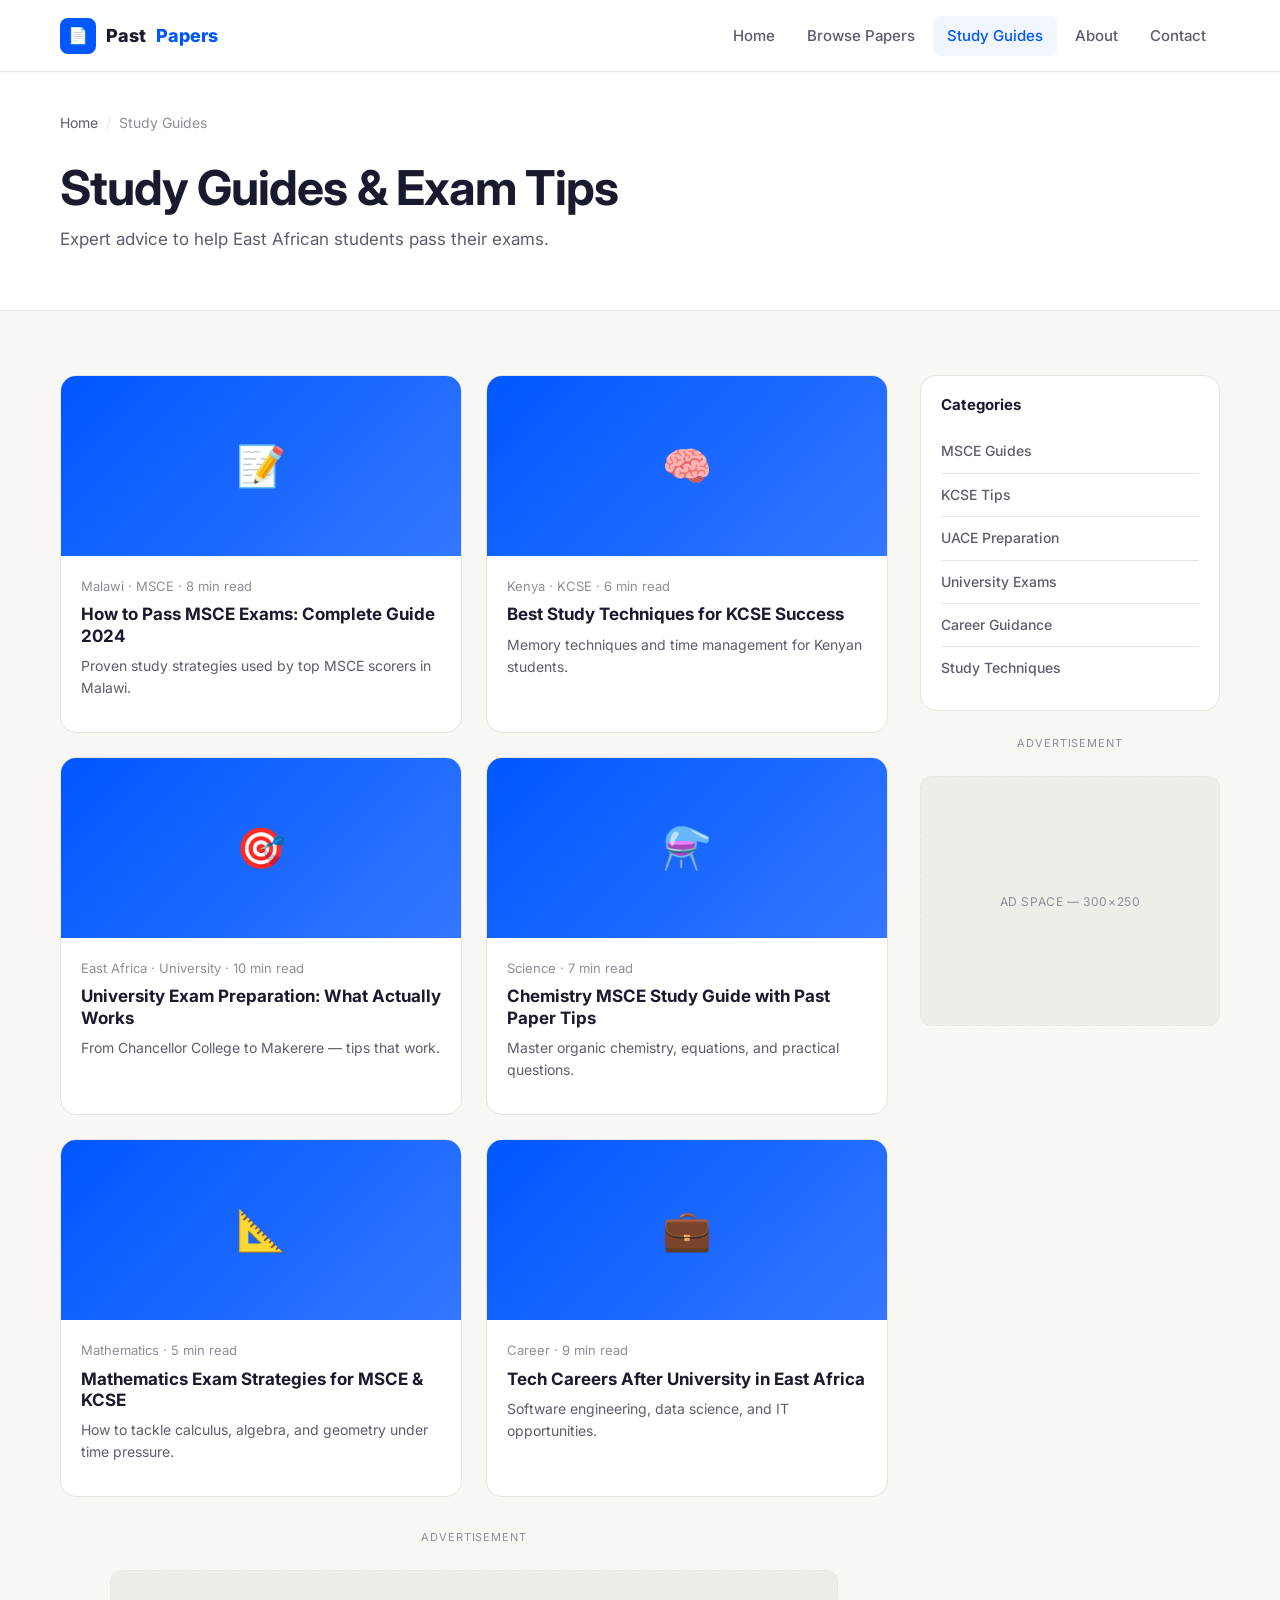
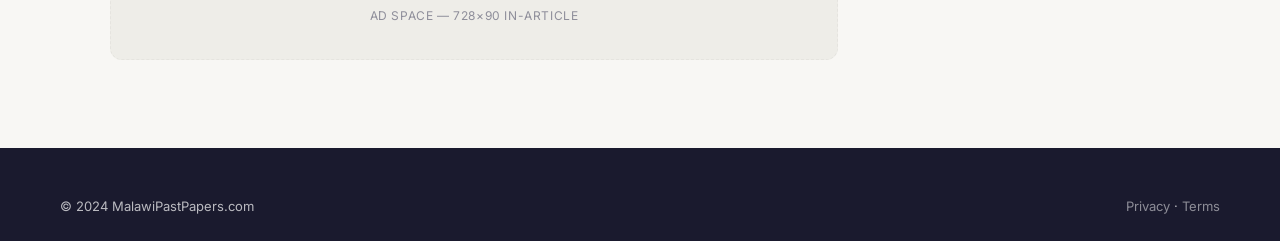
==== blog/index.html @ e04469d3 "first commit" ====
<!DOCTYPE html>
<html lang="en">
<head>
  <meta charset="UTF-8">
  <meta name="viewport" content="width=device-width, initial-scale=1.0">
  <meta name="description" content="Study guides, exam tips and preparation guides for MSCE, KCSE, UACE and university exams in East Africa.">
  <link rel="canonical" href="https://malawipastpapers.com/blog/">
  <title>Study Guides & Exam Tips — MalawiPastPapers</title>
  <link rel="preconnect" href="https://fonts.googleapis.com">
  <link rel="preconnect" href="https://fonts.gstatic.com" crossorigin>
  <link href="https://fonts.googleapis.com/css2?family=Inter:wght@400;500;600;700;800&display=swap" rel="stylesheet">
  <link rel="stylesheet" href="../css/styles.css">
</head>
<body>

  <header class="site-header">
    <div class="container header-inner">
      <a href="../index.html" class="logo">
        <div class="logo-icon">📄</div>
        Past<span>Papers</span>
      </a>
      <nav class="nav-desktop" aria-label="Main navigation">
        <a href="../index.html">Home</a>
        <a href="../papers/index.html">Browse Papers</a>
        <a href="index.html" class="active">Study Guides</a>
        <a href="../about.html">About</a>
        <a href="../contact.html">Contact</a>
      </nav>
      <button class="nav-toggle" aria-label="Open menu" aria-expanded="false">
        <svg width="24" height="24" fill="none" stroke="currentColor" stroke-width="2"><path d="M3 12h18M3 6h18M3 18h18"/></svg>
      </button>
    </div>
    <nav class="nav-mobile" aria-label="Mobile navigation">
      <a href="../index.html">Home</a>
      <a href="../papers/index.html">Browse Papers</a>
      <a href="index.html">Study Guides</a>
      <a href="../about.html">About</a>
      <a href="../contact.html">Contact</a>
    </nav>
  </header>

  <main>
    <div class="page-hero">
      <div class="container">
        <nav class="breadcrumb"><a href="../index.html">Home</a><span class="breadcrumb-sep">/</span><span>Study Guides</span></nav>
        <h1>Study Guides & Exam Tips</h1>
        <p>Expert advice to help East African students pass their exams.</p>
      </div>
    </div>

    <section class="section">
      <div class="container page-layout">
        <div class="main-content">
          <div class="grid-2">
            <a href="how-to-pass-msce.html" class="blog-card">
              <div class="blog-card-image">📝</div>
              <div class="blog-card-body">
                <div class="blog-card-meta">Malawi · MSCE · 8 min read</div>
                <h3>How to Pass MSCE Exams: Complete Guide 2024</h3>
                <p>Proven study strategies used by top MSCE scorers in Malawi.</p>
              </div>
            </a>
            <a href="kcse-study-techniques.html" class="blog-card">
              <div class="blog-card-image">🧠</div>
              <div class="blog-card-body">
                <div class="blog-card-meta">Kenya · KCSE · 6 min read</div>
                <h3>Best Study Techniques for KCSE Success</h3>
                <p>Memory techniques and time management for Kenyan students.</p>
              </div>
            </a>
            <a href="university-exam-prep.html" class="blog-card">
              <div class="blog-card-image">🎯</div>
              <div class="blog-card-body">
                <div class="blog-card-meta">East Africa · University · 10 min read</div>
                <h3>University Exam Preparation: What Actually Works</h3>
                <p>From Chancellor College to Makerere — tips that work.</p>
              </div>
            </a>
            <a href="chemistry-study-guide.html" class="blog-card">
              <div class="blog-card-image">⚗️</div>
              <div class="blog-card-body">
                <div class="blog-card-meta">Science · 7 min read</div>
                <h3>Chemistry MSCE Study Guide with Past Paper Tips</h3>
                <p>Master organic chemistry, equations, and practical questions.</p>
              </div>
            </a>
            <a href="math-exam-strategies.html" class="blog-card">
              <div class="blog-card-image">📐</div>
              <div class="blog-card-body">
                <div class="blog-card-meta">Mathematics · 5 min read</div>
                <h3>Mathematics Exam Strategies for MSCE & KCSE</h3>
                <p>How to tackle calculus, algebra, and geometry under time pressure.</p>
              </div>
            </a>
            <a href="career-after-university.html" class="blog-card">
              <div class="blog-card-image">💼</div>
              <div class="blog-card-body">
                <div class="blog-card-meta">Career · 9 min read</div>
                <h3>Tech Careers After University in East Africa</h3>
                <p>Software engineering, data science, and IT opportunities.</p>
              </div>
            </a>
          </div>

          <p class="ad-label mt-4">Advertisement</p>
          <div class="ad-zone ad-zone-leaderboard ad-zone-desktop">Ad Space — 728×90 In-Article</div>
        </div>

        <aside class="sidebar">
          <div class="sidebar-widget">
            <h4>Categories</h4>
            <ul class="sidebar-links">
              <li><a href="#">MSCE Guides</a></li>
              <li><a href="#">KCSE Tips</a></li>
              <li><a href="#">UACE Preparation</a></li>
              <li><a href="#">University Exams</a></li>
              <li><a href="#">Career Guidance</a></li>
              <li><a href="#">Study Techniques</a></li>
            </ul>
          </div>
          <p class="ad-label">Advertisement</p>
          <div class="ad-zone ad-zone-rectangle">Ad Space — 300×250</div>
        </aside>
      </div>
    </section>
  </main>

  <footer class="site-footer">
    <div class="container">
      <div class="footer-bottom" style="border:none;padding:0;">
        <span>&copy; 2024 MalawiPastPapers.com</span>
        <span><a href="../privacy-policy.html">Privacy</a> · <a href="../terms-of-service.html">Terms</a></span>
      </div>
    </div>
  </footer>
  <script src="../js/main.js"></script>
</body>
</html>
---- css/styles.css ----
/* ============================================
   MalawiPastPapers — Design System
   Signal Blue #0057FF | Porcelain #F8F7F4
   ============================================ */

:root {
  --signal-blue: #0057FF;
  --signal-blue-dark: #0046CC;
  --signal-blue-light: #3377FF;
  --porcelain: #F8F7F4;
  --porcelain-dark: #EEEDE8;
  --white: #FFFFFF;
  --text-primary: #1A1A2E;
  --text-secondary: #5C5C6F;
  --text-muted: #8E8E9A;
  --border: #E5E4DF;
  --success: #10B981;
  --warning: #F59E0B;
  --shadow-sm: 0 1px 3px rgba(0, 0, 0, 0.06);
  --shadow-md: 0 4px 16px rgba(0, 87, 255, 0.08);
  --shadow-lg: 0 8px 32px rgba(0, 0, 0, 0.1);
  --radius-sm: 8px;
  --radius-md: 12px;
  --radius-lg: 16px;
  --radius-xl: 24px;
  --font: 'Inter', -apple-system, BlinkMacSystemFont, 'Segoe UI', sans-serif;
  --max-width: 1200px;
  --header-height: 72px;
  --transition: 0.2s ease;
}

*, *::before, *::after {
  box-sizing: border-box;
  margin: 0;
  padding: 0;
}

html {
  scroll-behavior: smooth;
  -webkit-text-size-adjust: 100%;
}

body {
  font-family: var(--font);
  background: var(--porcelain);
  color: var(--text-primary);
  line-height: 1.6;
  font-size: 16px;
  min-height: 100vh;
  display: flex;
  flex-direction: column;
}

img {
  max-width: 100%;
  height: auto;
  display: block;
}

a {
  color: var(--signal-blue);
  text-decoration: none;
  transition: color var(--transition);
}

a:hover {
  color: var(--signal-blue-dark);
}

/* ---- Typography ---- */
h1, h2, h3, h4, h5, h6 {
  line-height: 1.25;
  font-weight: 700;
  color: var(--text-primary);
}

h1 { font-size: clamp(2rem, 5vw, 3rem); letter-spacing: -0.02em; }
h2 { font-size: clamp(1.5rem, 3vw, 2rem); letter-spacing: -0.01em; }
h3 { font-size: 1.25rem; }
h4 { font-size: 1.1rem; }

p { margin-bottom: 1rem; color: var(--text-secondary); }

/* ---- Layout ---- */
.container {
  width: 100%;
  max-width: var(--max-width);
  margin: 0 auto;
  padding: 0 1.25rem;
}

main {
  flex: 1;
}

/* ---- Header ---- */
.site-header {
  position: sticky;
  top: 0;
  z-index: 100;
  background: var(--white);
  border-bottom: 1px solid var(--border);
  height: var(--header-height);
  box-shadow: var(--shadow-sm);
}

.header-inner {
  display: flex;
  align-items: center;
  justify-content: space-between;
  height: var(--header-height);
  gap: 1rem;
}

.logo {
  display: flex;
  align-items: center;
  gap: 0.625rem;
  font-weight: 800;
  font-size: 1.125rem;
  color: var(--text-primary);
  white-space: nowrap;
}

.logo-icon {
  width: 36px;
  height: 36px;
  background: var(--signal-blue);
  border-radius: var(--radius-sm);
  display: flex;
  align-items: center;
  justify-content: center;
  color: var(--white);
  font-size: 1rem;
  flex-shrink: 0;
}

.logo span {
  color: var(--signal-blue);
}

.nav-desktop {
  display: flex;
  align-items: center;
  gap: 0.25rem;
}

.nav-desktop a {
  padding: 0.5rem 0.875rem;
  border-radius: var(--radius-sm);
  color: var(--text-secondary);
  font-size: 0.9375rem;
  font-weight: 500;
  transition: all var(--transition);
}

.nav-desktop a:hover,
.nav-desktop a.active {
  color: var(--signal-blue);
  background: rgba(0, 87, 255, 0.06);
}

.nav-toggle {
  display: none;
  background: none;
  border: none;
  cursor: pointer;
  padding: 0.5rem;
  color: var(--text-primary);
}

.nav-mobile {
  display: none;
  position: fixed;
  top: var(--header-height);
  left: 0;
  right: 0;
  background: var(--white);
  border-bottom: 1px solid var(--border);
  padding: 1rem;
  box-shadow: var(--shadow-md);
  z-index: 99;
}

.nav-mobile.open {
  display: block;
}

.nav-mobile a {
  display: block;
  padding: 0.75rem 1rem;
  border-radius: var(--radius-sm);
  color: var(--text-secondary);
  font-weight: 500;
}

.nav-mobile a:hover {
  background: rgba(0, 87, 255, 0.06);
  color: var(--signal-blue);
}

/* ---- Buttons ---- */
.btn {
  display: inline-flex;
  align-items: center;
  justify-content: center;
  gap: 0.5rem;
  padding: 0.75rem 1.5rem;
  border-radius: var(--radius-md);
  font-size: 0.9375rem;
  font-weight: 600;
  cursor: pointer;
  border: none;
  transition: all var(--transition);
  font-family: var(--font);
  line-height: 1;
}

.btn-primary {
  background: var(--signal-blue);
  color: var(--white);
}

.btn-primary:hover {
  background: var(--signal-blue-dark);
  color: var(--white);
  transform: translateY(-1px);
  box-shadow: var(--shadow-md);
}

.btn-secondary {
  background: var(--white);
  color: var(--signal-blue);
  border: 2px solid var(--signal-blue);
}

.btn-secondary:hover {
  background: rgba(0, 87, 255, 0.06);
  color: var(--signal-blue-dark);
}

.btn-ghost {
  background: transparent;
  color: var(--text-secondary);
  border: 1px solid var(--border);
}

.btn-ghost:hover {
  border-color: var(--signal-blue);
  color: var(--signal-blue);
}

.btn-sm {
  padding: 0.5rem 1rem;
  font-size: 0.875rem;
}

/* ---- Hero ---- */
.hero {
  background: linear-gradient(135deg, var(--signal-blue) 0%, var(--signal-blue-dark) 100%);
  color: var(--white);
  padding: 4rem 0 5rem;
  position: relative;
  overflow: hidden;
}

.hero::before {
  content: '';
  position: absolute;
  top: -50%;
  right: -20%;
  width: 60%;
  height: 200%;
  background: radial-gradient(circle, rgba(255,255,255,0.08) 0%, transparent 70%);
  pointer-events: none;
}

.hero-content {
  position: relative;
  z-index: 1;
  max-width: 680px;
}

.hero-badge {
  display: inline-flex;
  align-items: center;
  gap: 0.5rem;
  background: rgba(255, 255, 255, 0.15);
  backdrop-filter: blur(8px);
  padding: 0.375rem 0.875rem;
  border-radius: 100px;
  font-size: 0.8125rem;
  font-weight: 600;
  margin-bottom: 1.25rem;
  border: 1px solid rgba(255, 255, 255, 0.2);
}

.hero h1 {
  color: var(--white);
  margin-bottom: 1rem;
}

.hero p {
  color: rgba(255, 255, 255, 0.85);
  font-size: 1.125rem;
  margin-bottom: 2rem;
}

.hero-search {
  display: flex;
  gap: 0.75rem;
  max-width: 560px;
}

.hero-search input {
  flex: 1;
  padding: 0.875rem 1.25rem;
  border: none;
  border-radius: var(--radius-md);
  font-size: 1rem;
  font-family: var(--font);
  background: var(--white);
  color: var(--text-primary);
  outline: none;
  box-shadow: var(--shadow-lg);
}

.hero-search input::placeholder {
  color: var(--text-muted);
}

.hero-search .btn-primary {
  flex-shrink: 0;
  padding: 0.875rem 1.75rem;
}

.hero-stats {
  display: flex;
  gap: 2.5rem;
  margin-top: 2.5rem;
  flex-wrap: wrap;
}

.stat-item strong {
  display: block;
  font-size: 1.75rem;
  font-weight: 800;
  color: var(--white);
  line-height: 1;
}

.stat-item span {
  font-size: 0.875rem;
  color: rgba(255, 255, 255, 0.7);
}

/* ---- Ad Zones (AdSense-ready) ---- */
.ad-zone {
  background: var(--porcelain-dark);
  border: 1px dashed var(--border);
  border-radius: var(--radius-md);
  display: flex;
  align-items: center;
  justify-content: center;
  min-height: 90px;
  color: var(--text-muted);
  font-size: 0.75rem;
  text-transform: uppercase;
  letter-spacing: 0.05em;
  margin: 1.5rem 0;
  overflow: hidden;
}

.ad-zone-leaderboard {
  min-height: 90px;
  max-width: 728px;
  margin-left: auto;
  margin-right: auto;
}

.ad-zone-rectangle {
  min-height: 250px;
}

.ad-zone-mobile {
  min-height: 100px;
  display: none;
}

.ad-label {
  font-size: 0.6875rem;
  color: var(--text-muted);
  text-transform: uppercase;
  letter-spacing: 0.08em;
  margin-bottom: 0.375rem;
  text-align: center;
}

/* ---- Cards ---- */
.card {
  background: var(--white);
  border-radius: var(--radius-lg);
  border: 1px solid var(--border);
  padding: 1.5rem;
  transition: all var(--transition);
}

.card:hover {
  box-shadow: var(--shadow-md);
  border-color: rgba(0, 87, 255, 0.15);
  transform: translateY(-2px);
}

.card-icon {
  width: 48px;
  height: 48px;
  background: rgba(0, 87, 255, 0.08);
  border-radius: var(--radius-md);
  display: flex;
  align-items: center;
  justify-content: center;
  font-size: 1.25rem;
  margin-bottom: 1rem;
}

.card h3 {
  margin-bottom: 0.5rem;
}

.card p {
  font-size: 0.9375rem;
  margin-bottom: 1rem;
}

.card-link {
  font-size: 0.875rem;
  font-weight: 600;
  display: inline-flex;
  align-items: center;
  gap: 0.25rem;
}

/* ---- Grid ---- */
.grid-2 {
  display: grid;
  grid-template-columns: repeat(2, 1fr);
  gap: 1.5rem;
}

.grid-3 {
  display: grid;
  grid-template-columns: repeat(3, 1fr);
  gap: 1.5rem;
}

.grid-4 {
  display: grid;
  grid-template-columns: repeat(4, 1fr);
  gap: 1.25rem;
}

/* ---- Sections ---- */
.section {
  padding: 4rem 0;
}

.section-header {
  text-align: center;
  max-width: 600px;
  margin: 0 auto 3rem;
}

.section-header p {
  font-size: 1.0625rem;
  margin-top: 0.75rem;
}

.section-alt {
  background: var(--white);
}

/* ---- Paper List ---- */
.paper-item {
  display: flex;
  align-items: center;
  gap: 1rem;
  padding: 1rem 1.25rem;
  background: var(--white);
  border: 1px solid var(--border);
  border-radius: var(--radius-md);
  transition: all var(--transition);
}

.paper-item:hover {
  border-color: rgba(0, 87, 255, 0.2);
  box-shadow: var(--shadow-sm);
}

.paper-icon {
  width: 44px;
  height: 44px;
  background: rgba(0, 87, 255, 0.08);
  border-radius: var(--radius-sm);
  display: flex;
  align-items: center;
  justify-content: center;
  flex-shrink: 0;
  color: var(--signal-blue);
  font-size: 1.125rem;
}

.paper-info {
  flex: 1;
  min-width: 0;
}

.paper-info h4 {
  font-size: 0.9375rem;
  margin-bottom: 0.25rem;
  white-space: nowrap;
  overflow: hidden;
  text-overflow: ellipsis;
}

.paper-meta {
  display: flex;
  gap: 0.75rem;
  flex-wrap: wrap;
}

.paper-tag {
  font-size: 0.75rem;
  padding: 0.125rem 0.5rem;
  background: var(--porcelain);
  border-radius: 100px;
  color: var(--text-secondary);
  font-weight: 500;
}

.paper-tag.blue {
  background: rgba(0, 87, 255, 0.08);
  color: var(--signal-blue);
}

/* ---- Filters ---- */
.filters {
  display: flex;
  gap: 0.75rem;
  flex-wrap: wrap;
  margin-bottom: 2rem;
}

.filter-select {
  padding: 0.625rem 1rem;
  border: 1px solid var(--border);
  border-radius: var(--radius-sm);
  background: var(--white);
  font-family: var(--font);
  font-size: 0.875rem;
  color: var(--text-primary);
  cursor: pointer;
  outline: none;
  min-width: 160px;
}

.filter-select:focus {
  border-color: var(--signal-blue);
  box-shadow: 0 0 0 3px rgba(0, 87, 255, 0.1);
}

/* ---- Breadcrumb ---- */
.breadcrumb {
  display: flex;
  align-items: center;
  gap: 0.5rem;
  font-size: 0.875rem;
  color: var(--text-muted);
  margin-bottom: 1.5rem;
  flex-wrap: wrap;
}

.breadcrumb a {
  color: var(--text-secondary);
}

.breadcrumb a:hover {
  color: var(--signal-blue);
}

.breadcrumb-sep {
  color: var(--border);
}

/* ---- Page Layout with Sidebar ---- */
.page-layout {
  display: grid;
  grid-template-columns: 1fr 300px;
  gap: 2rem;
  align-items: start;
}

.sidebar {
  position: sticky;
  top: calc(var(--header-height) + 1.5rem);
}

.sidebar-widget {
  background: var(--white);
  border: 1px solid var(--border);
  border-radius: var(--radius-lg);
  padding: 1.25rem;
  margin-bottom: 1.5rem;
}

.sidebar-widget h4 {
  margin-bottom: 1rem;
  font-size: 0.9375rem;
}

.sidebar-links {
  list-style: none;
}

.sidebar-links li {
  border-bottom: 1px solid var(--border);
}

.sidebar-links li:last-child {
  border-bottom: none;
}

.sidebar-links a {
  display: block;
  padding: 0.625rem 0;
  color: var(--text-secondary);
  font-size: 0.875rem;
  font-weight: 500;
}

.sidebar-links a:hover {
  color: var(--signal-blue);
}

/* ---- Blog ---- */
.blog-card {
  background: var(--white);
  border: 1px solid var(--border);
  border-radius: var(--radius-lg);
  overflow: hidden;
  transition: all var(--transition);
}

.blog-card:hover {
  box-shadow: var(--shadow-md);
  transform: translateY(-2px);
}

.blog-card-image {
  height: 180px;
  background: linear-gradient(135deg, var(--signal-blue) 0%, var(--signal-blue-light) 100%);
  display: flex;
  align-items: center;
  justify-content: center;
  font-size: 2.5rem;
}

.blog-card-body {
  padding: 1.25rem;
}

.blog-card-meta {
  font-size: 0.8125rem;
  color: var(--text-muted);
  margin-bottom: 0.5rem;
}

.blog-card h3 {
  font-size: 1.0625rem;
  margin-bottom: 0.5rem;
}

.blog-card p {
  font-size: 0.875rem;
  margin-bottom: 0.75rem;
}

/* ---- Download Page ---- */
.download-box {
  background: var(--white);
  border: 2px solid var(--signal-blue);
  border-radius: var(--radius-xl);
  padding: 2.5rem;
  text-align: center;
  max-width: 560px;
  margin: 0 auto;
}

.download-box .paper-icon {
  width: 64px;
  height: 64px;
  margin: 0 auto 1.25rem;
  font-size: 1.75rem;
}

.download-box h2 {
  margin-bottom: 0.5rem;
}

.download-box p {
  margin-bottom: 1.5rem;
}

.download-steps {
  text-align: left;
  background: var(--porcelain);
  border-radius: var(--radius-md);
  padding: 1.25rem;
  margin: 1.5rem 0;
}

.download-steps ol {
  padding-left: 1.25rem;
  color: var(--text-secondary);
  font-size: 0.9375rem;
}

.download-steps li {
  margin-bottom: 0.5rem;
}

/* ---- Legal Pages ---- */
.legal-content {
  background: var(--white);
  border-radius: var(--radius-lg);
  border: 1px solid var(--border);
  padding: 2.5rem;
  max-width: 800px;
  margin: 0 auto;
}

.legal-content h2 {
  margin-top: 2rem;
  margin-bottom: 0.75rem;
  font-size: 1.375rem;
}

.legal-content h2:first-child {
  margin-top: 0;
}

.legal-content ul, .legal-content ol {
  margin: 0.75rem 0 1rem 1.5rem;
  color: var(--text-secondary);
}

.legal-content li {
  margin-bottom: 0.375rem;
}

.legal-updated {
  font-size: 0.875rem;
  color: var(--text-muted);
  margin-bottom: 2rem;
}

/* ---- Contact Form ---- */
.form-group {
  margin-bottom: 1.25rem;
}

.form-group label {
  display: block;
  font-size: 0.875rem;
  font-weight: 600;
  margin-bottom: 0.375rem;
  color: var(--text-primary);
}

.form-group input,
.form-group textarea,
.form-group select {
  width: 100%;
  padding: 0.75rem 1rem;
  border: 1px solid var(--border);
  border-radius: var(--radius-sm);
  font-family: var(--font);
  font-size: 0.9375rem;
  color: var(--text-primary);
  background: var(--white);
  outline: none;
  transition: border-color var(--transition);
}

.form-group input:focus,
.form-group textarea:focus,
.form-group select:focus {
  border-color: var(--signal-blue);
  box-shadow: 0 0 0 3px rgba(0, 87, 255, 0.1);
}

.form-group textarea {
  min-height: 120px;
  resize: vertical;
}

/* ---- Footer ---- */
.site-footer {
  background: var(--text-primary);
  color: rgba(255, 255, 255, 0.7);
  padding: 3rem 0 1.5rem;
  margin-top: auto;
}

.footer-grid {
  display: grid;
  grid-template-columns: 2fr 1fr 1fr 1fr;
  gap: 2rem;
  margin-bottom: 2.5rem;
}

.footer-brand p {
  color: rgba(255, 255, 255, 0.6);
  font-size: 0.9375rem;
  margin-top: 0.75rem;
}

.footer-brand .logo {
  color: var(--white);
}

.footer-brand .logo span {
  color: var(--signal-blue-light);
}

.footer-col h4 {
  color: var(--white);
  font-size: 0.875rem;
  text-transform: uppercase;
  letter-spacing: 0.05em;
  margin-bottom: 1rem;
}

.footer-col ul {
  list-style: none;
}

.footer-col li {
  margin-bottom: 0.5rem;
}

.footer-col a {
  color: rgba(255, 255, 255, 0.6);
  font-size: 0.875rem;
  transition: color var(--transition);
}

.footer-col a:hover {
  color: var(--white);
}

.footer-bottom {
  border-top: 1px solid rgba(255, 255, 255, 0.1);
  padding-top: 1.5rem;
  display: flex;
  justify-content: space-between;
  align-items: center;
  flex-wrap: wrap;
  gap: 1rem;
  font-size: 0.8125rem;
}

.footer-bottom a {
  color: rgba(255, 255, 255, 0.5);
}

.footer-countries {
  display: flex;
  gap: 0.75rem;
}

.country-badge {
  padding: 0.25rem 0.625rem;
  background: rgba(255, 255, 255, 0.08);
  border-radius: 100px;
  font-size: 0.75rem;
  color: rgba(255, 255, 255, 0.7);
}

/* ---- Country Selector ---- */
.country-tabs {
  display: flex;
  gap: 0.5rem;
  justify-content: center;
  margin-bottom: 2rem;
  flex-wrap: wrap;
}

.country-tab {
  padding: 0.625rem 1.25rem;
  border-radius: 100px;
  border: 2px solid var(--border);
  background: var(--white);
  font-family: var(--font);
  font-size: 0.875rem;
  font-weight: 600;
  cursor: pointer;
  color: var(--text-secondary);
  transition: all var(--transition);
}

.country-tab:hover,
.country-tab.active {
  border-color: var(--signal-blue);
  color: var(--signal-blue);
  background: rgba(0, 87, 255, 0.06);
}

/* ---- Utilities ---- */
.text-center { text-align: center; }
.mt-1 { margin-top: 0.5rem; }
.mt-2 { margin-top: 1rem; }
.mt-3 { margin-top: 1.5rem; }
.mt-4 { margin-top: 2rem; }
.mb-2 { margin-bottom: 1rem; }
.mb-3 { margin-bottom: 1.5rem; }
.gap-list { display: flex; flex-direction: column; gap: 0.75rem; }

.page-hero {
  background: var(--white);
  border-bottom: 1px solid var(--border);
  padding: 2.5rem 0;
}

.page-hero h1 {
  margin-bottom: 0.5rem;
}

.page-hero p {
  font-size: 1.0625rem;
}

/* ---- Responsive ---- */
@media (max-width: 1024px) {
  .grid-4 { grid-template-columns: repeat(2, 1fr); }
  .footer-grid { grid-template-columns: 1fr 1fr; }
  .page-layout { grid-template-columns: 1fr; }
  .sidebar { position: static; }
}

@media (max-width: 768px) {
  .nav-desktop { display: none; }
  .nav-toggle { display: block; }
  .grid-2, .grid-3, .grid-4 { grid-template-columns: 1fr; }
  .hero { padding: 2.5rem 0 3rem; }
  .hero-search { flex-direction: column; }
  .hero-stats { gap: 1.5rem; }
  .section { padding: 2.5rem 0; }
  .footer-grid { grid-template-columns: 1fr; }
  .ad-zone-mobile { display: flex; }
  .ad-zone-desktop { display: none; }
  .legal-content { padding: 1.5rem; }
  .download-box { padding: 1.5rem; }
}

@media (min-width: 769px) {
  .ad-zone-mobile { display: none; }
}
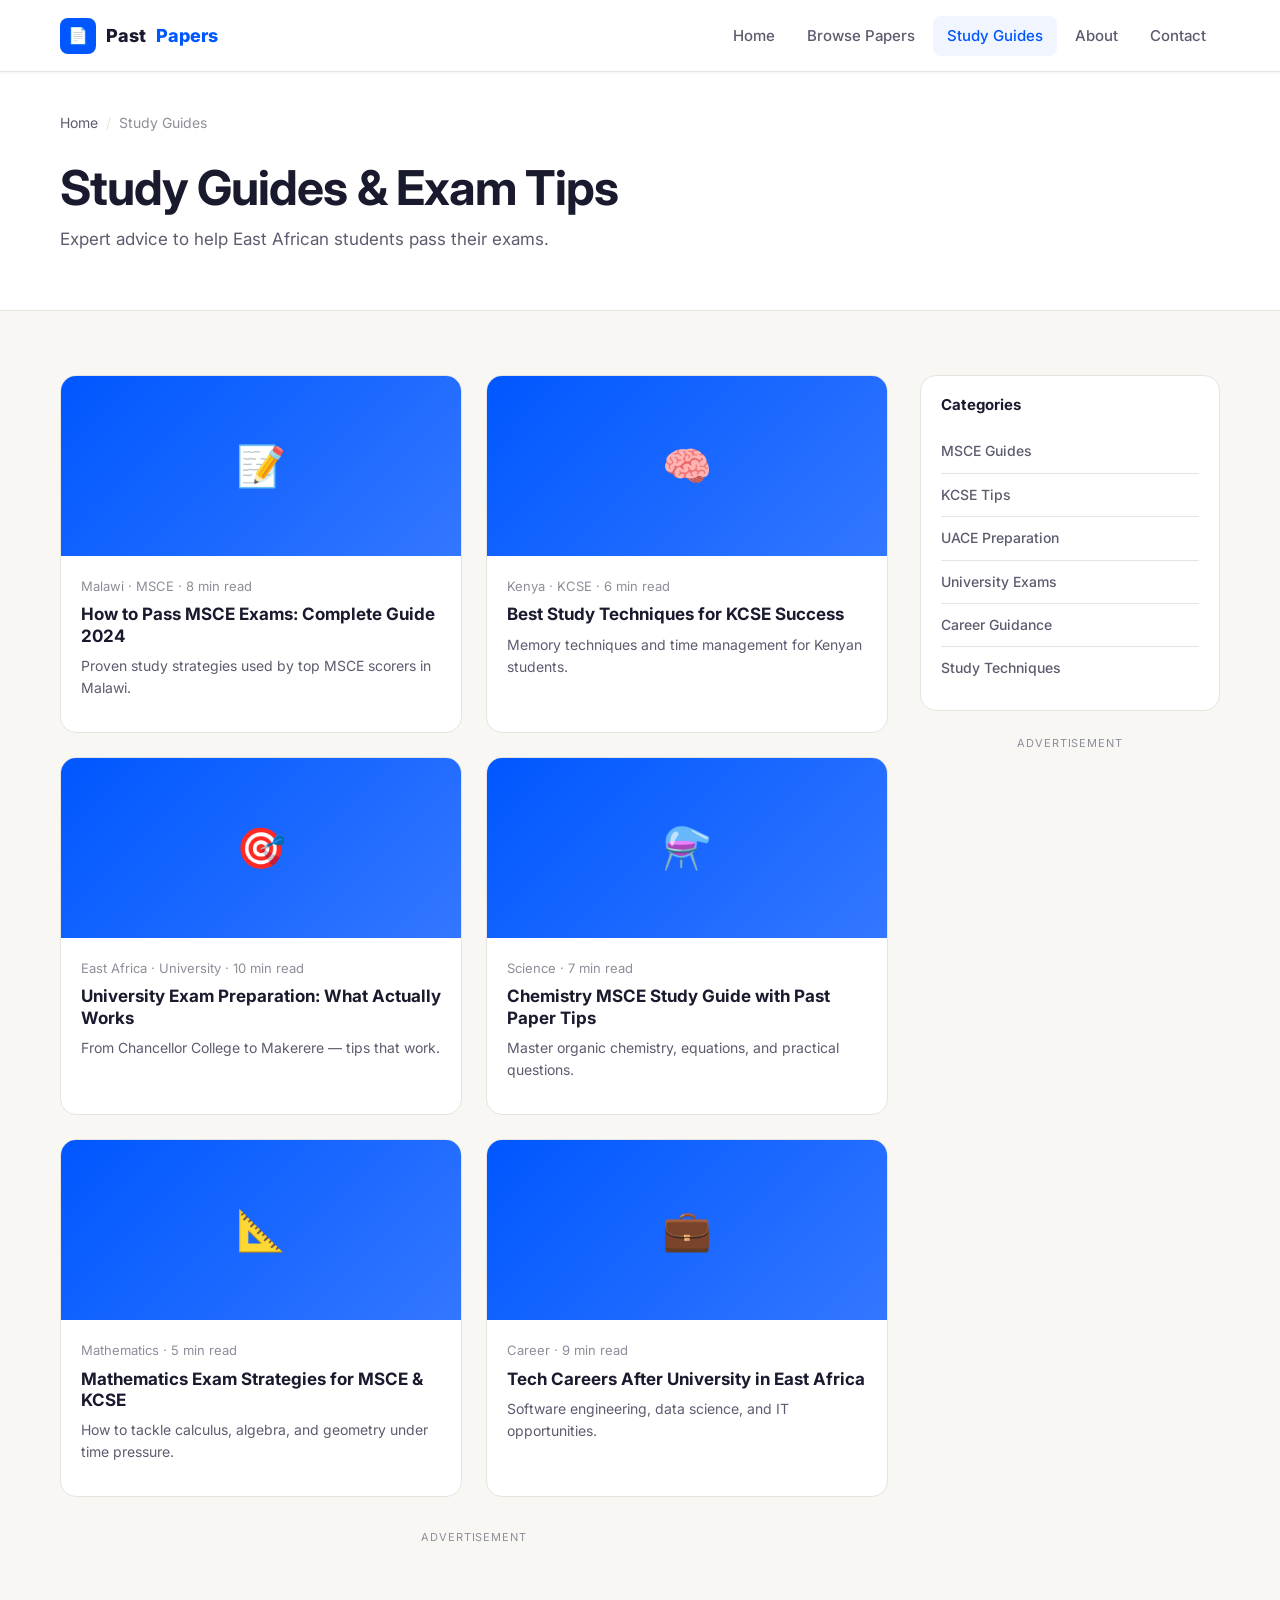
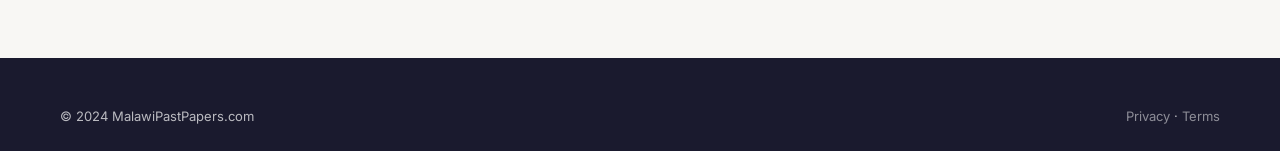
==== commit 00f5a539: "first commit" ====
--- a/blog/index.html
+++ b/blog/index.html
@@ -10,6 +10,8 @@
   <link rel="preconnect" href="https://fonts.gstatic.com" crossorigin>
   <link href="https://fonts.googleapis.com/css2?family=Inter:wght@400;500;600;700;800&display=swap" rel="stylesheet">
   <link rel="stylesheet" href="../css/styles.css">
+  <link rel="stylesheet" href="../css/adsense.css">
+  <script async src="https://pagead2.googlesyndication.com/pagead/js/adsbygoogle.js?client=ca-pub-9292771037377991" crossorigin="anonymous"></script>
 </head>
 <body>
 
@@ -103,7 +105,14 @@
           </div>
 
           <p class="ad-label mt-4">Advertisement</p>
-          <div class="ad-zone ad-zone-leaderboard ad-zone-desktop">Ad Space — 728×90 In-Article</div>
+          <div class="ad-zone ad-zone-leaderboard ad-zone-desktop">
+            <ins class="adsbygoogle"
+                 style="display:block"
+                 data-ad-client="ca-pub-9292771037377991"
+                 data-ad-format="auto"
+                 data-full-width-responsive="true"></ins>
+          </div>
+          <script>(adsbygoogle = window.adsbygoogle || []).push({});</script>
         </div>
 
         <aside class="sidebar">
@@ -119,7 +128,14 @@
             </ul>
           </div>
           <p class="ad-label">Advertisement</p>
-          <div class="ad-zone ad-zone-rectangle">Ad Space — 300×250</div>
+          <div class="ad-zone ad-zone-rectangle">
+            <ins class="adsbygoogle"
+                 style="display:block"
+                 data-ad-client="ca-pub-9292771037377991"
+                 data-ad-format="auto"
+                 data-full-width-responsive="true"></ins>
+          </div>
+          <script>(adsbygoogle = window.adsbygoogle || []).push({});</script>
         </aside>
       </div>
     </section>
--- a/css/adsense.css
+++ b/css/adsense.css
@@ -0,0 +1,15 @@
+/* AdSense live units — remove placeholder styling */
+.ad-zone {
+  background: transparent;
+  border: none;
+  min-height: auto;
+  color: inherit;
+  font-size: inherit;
+  text-transform: none;
+  letter-spacing: normal;
+  padding: 0;
+}
+
+.ad-zone ins {
+  display: block;
+}
